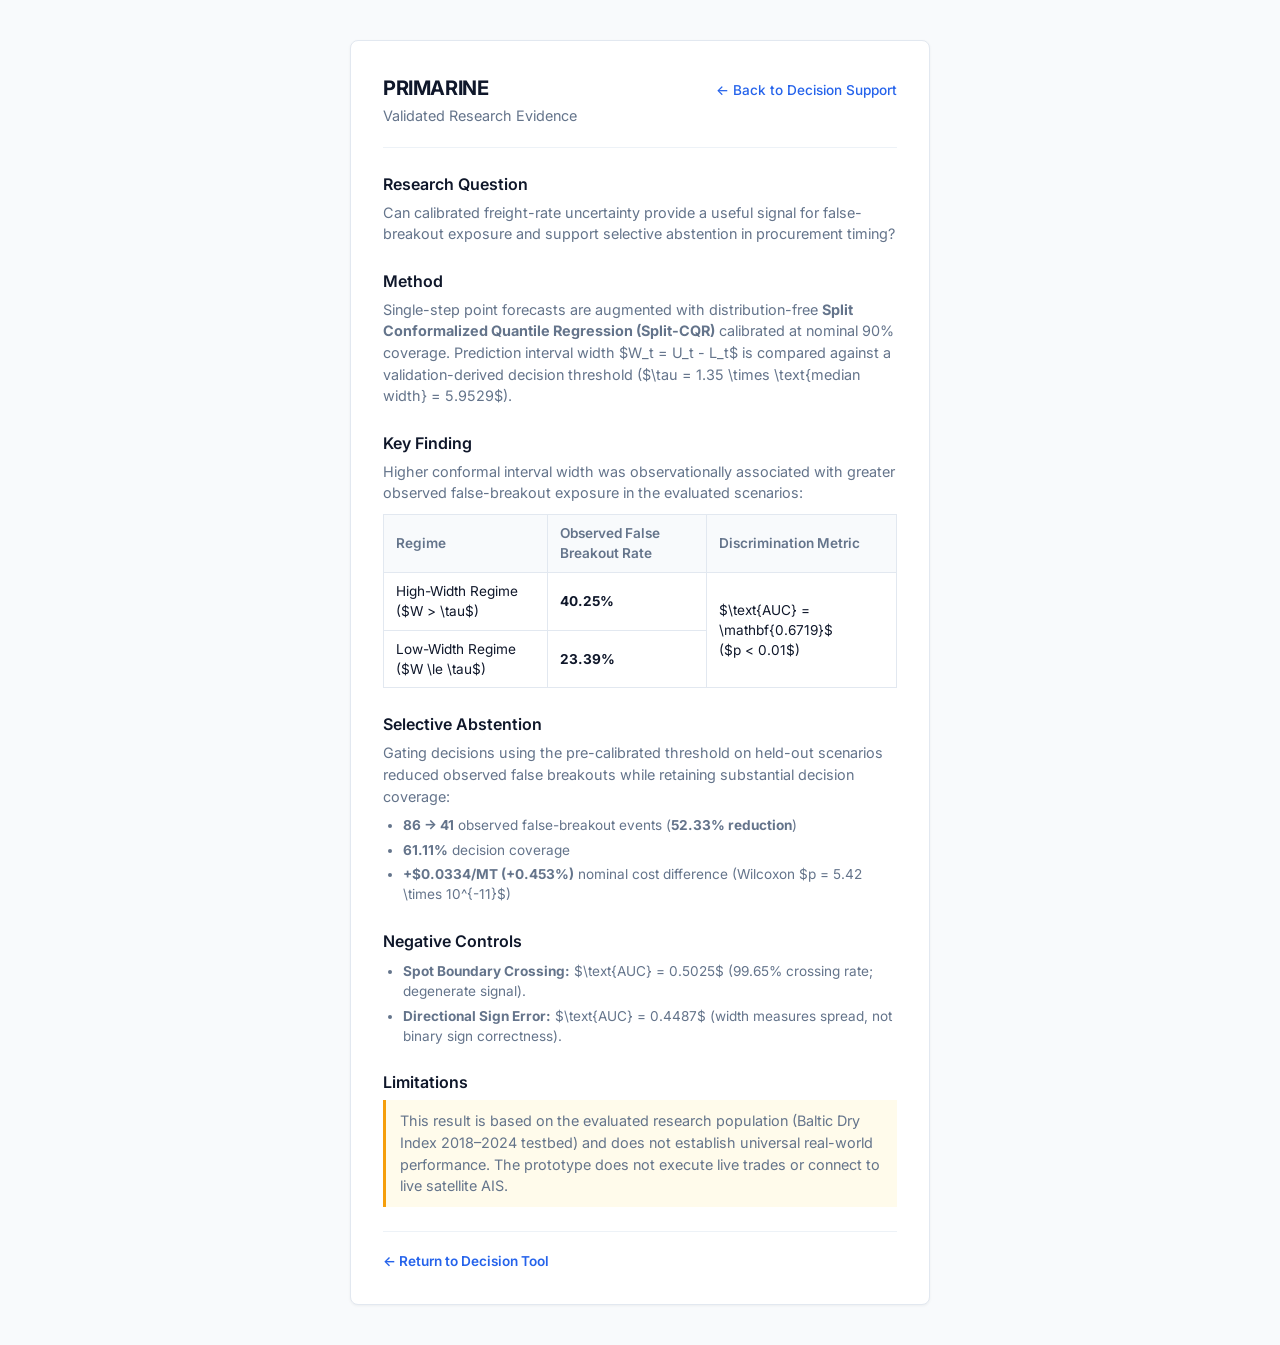
==== prototype/ui/research.html @ 44fa85f7 "feat: clean, minimal research decision prototype" ====
<!DOCTYPE html>
<html lang="en">
<head>
    <meta charset="UTF-8">
    <meta name="viewport" content="width=device-width, initial-scale=1.0">
    <title>PRIMARINE — Research Evidence</title>
    <link rel="stylesheet" href="style.css">
    <link rel="preconnect" href="https://fonts.googleapis.com">
    <link rel="preconnect" href="https://fonts.gstatic.com" crossorigin>
    <link href="https://fonts.googleapis.com/css2?family=Inter:wght@400;500;600;700&family=JetBrains+Mono:wght@400;500&display=swap" rel="stylesheet">
</head>
<body>
    <div class="app-container">
        <main class="decision-box research-page">
            <header class="app-header">
                <div class="title-row">
                    <span class="brand">PRIMARINE</span>
                    <a href="index.html" class="nav-link">&larr; Back to Decision Support</a>
                </div>
                <p class="tagline">Validated Research Evidence</p>
            </header>

            <section class="research-section">
                <h2>Research Question</h2>
                <p>
                    Can calibrated freight-rate uncertainty provide a useful signal for false-breakout exposure and support selective abstention in procurement timing?
                </p>
            </section>

            <section class="research-section">
                <h2>Method</h2>
                <p>
                    Single-step point forecasts are augmented with distribution-free <strong>Split Conformalized Quantile Regression (Split-CQR)</strong> calibrated at nominal 90% coverage. Prediction interval width $W_t = U_t - L_t$ is compared against a validation-derived decision threshold ($\tau = 1.35 \times \text{median width} = 5.9529$).
                </p>
            </section>

            <section class="research-section">
                <h2>Key Finding</h2>
                <p>
                    Higher conformal interval width was observationally associated with greater observed false-breakout exposure in the evaluated scenarios:
                </p>
                <div class="table-wrap">
                    <table class="simple-table">
                        <thead>
                            <tr>
                                <th>Regime</th>
                                <th>Observed False Breakout Rate</th>
                                <th>Discrimination Metric</th>
                            </tr>
                        </thead>
                        <tbody>
                            <tr>
                                <td>High-Width Regime ($W > \tau$)</td>
                                <td><strong>40.25%</strong></td>
                                <td rowspan="2">$\text{AUC} = \mathbf{0.6719}$<br>($p < 0.01$)</td>
                            </tr>
                            <tr>
                                <td>Low-Width Regime ($W \le \tau$)</td>
                                <td><strong>23.39%</strong></td>
                            </tr>
                        </tbody>
                    </table>
                </div>
            </section>

            <section class="research-section">
                <h2>Selective Abstention</h2>
                <p>
                    Gating decisions using the pre-calibrated threshold on held-out scenarios reduced observed false breakouts while retaining substantial decision coverage:
                </p>
                <ul class="bullet-list">
                    <li><strong>86 &rarr; 41</strong> observed false-breakout events (<strong>52.33% reduction</strong>)</li>
                    <li><strong>61.11%</strong> decision coverage</li>
                    <li><strong>+$0.0334/MT (+0.453%)</strong> nominal cost difference (Wilcoxon $p = 5.42 \times 10^{-11}$)</li>
                </ul>
            </section>

            <section class="research-section">
                <h2>Negative Controls</h2>
                <ul class="bullet-list">
                    <li><strong>Spot Boundary Crossing:</strong> $\text{AUC} = 0.5025$ (99.65% crossing rate; degenerate signal).</li>
                    <li><strong>Directional Sign Error:</strong> $\text{AUC} = 0.4487$ (width measures spread, not binary sign correctness).</li>
                </ul>
            </section>

            <section class="research-section">
                <h2>Limitations</h2>
                <p class="limitation-text">
                    This result is based on the evaluated research population (Baltic Dry Index 2018–2024 testbed) and does not establish universal real-world performance. The prototype does not execute live trades or connect to live satellite AIS.
                </p>
            </section>

            <footer class="app-footer">
                <a href="index.html" class="btn-back">&larr; Return to Decision Tool</a>
            </footer>
        </main>
    </div>
</body>
</html>
---- prototype/ui/style.css ----
/* Minimal, functional, credible design for PRIMARINE Research Prototype */

:root {
    --bg-page: #f8fafc;
    --bg-card: #ffffff;
    --border-color: #e2e8f0;
    --border-subtle: #edf2f7;
    --text-main: #0f172a;
    --text-muted: #64748b;
    --text-light: #94a3b8;
    --accent-blue: #2563eb;
    --accent-blue-subtle: #eff6ff;
    --status-proceed: #16a34a;
    --status-proceed-bg: #f0fdf4;
    --status-defer: #dc2626;
    --status-defer-bg: #fef2f2;
}

* {
    box-sizing: border-box;
    margin: 0;
    padding: 0;
}

body {
    font-family: 'Inter', -apple-system, BlinkMacSystemFont, sans-serif;
    background-color: var(--bg-page);
    color: var(--text-main);
    line-height: 1.5;
    padding: 40px 16px;
    display: flex;
    justify-content: center;
    align-items: flex-start;
    min-height: 100vh;
}

.app-container {
    width: 100%;
    max-width: 580px;
}

.decision-box {
    background: var(--bg-card);
    border: 1px solid var(--border-color);
    border-radius: 8px;
    padding: 32px;
    box-shadow: 0 1px 3px rgba(0, 0, 0, 0.05);
}

.decision-box.research-page {
    max-width: 680px;
}

.app-header {
    border-bottom: 1px solid var(--border-subtle);
    padding-bottom: 20px;
    margin-bottom: 24px;
}

.title-row {
    display: flex;
    justify-content: space-between;
    align-items: baseline;
}

.brand {
    font-size: 1.25rem;
    font-weight: 700;
    letter-spacing: -0.02em;
    color: var(--text-main);
}

.tagline {
    font-size: 0.9rem;
    color: var(--text-muted);
    margin-top: 2px;
}

.nav-link {
    font-size: 0.85rem;
    color: var(--accent-blue);
    text-decoration: none;
    font-weight: 500;
}

.nav-link:hover {
    text-decoration: underline;
}

.field-group {
    margin-bottom: 24px;
}

.field-label {
    display: block;
    font-size: 0.8rem;
    font-weight: 600;
    text-transform: uppercase;
    letter-spacing: 0.04em;
    color: var(--text-muted);
    margin-bottom: 8px;
}

.select-input {
    width: 100%;
    padding: 10px 14px;
    font-size: 0.95rem;
    color: var(--text-main);
    background-color: #fff;
    border: 1px solid var(--border-color);
    border-radius: 6px;
    font-family: inherit;
    outline: none;
    cursor: pointer;
}

.select-input:focus {
    border-color: var(--accent-blue);
}

.metrics-block {
    display: grid;
    grid-template-columns: 1fr 1fr 1fr;
    gap: 16px;
    padding: 20px 0;
    border-top: 1px solid var(--border-subtle);
    border-bottom: 1px solid var(--border-subtle);
    margin-bottom: 24px;
}

.metric-item {
    display: flex;
    flex-direction: column;
}

.metric-label {
    font-size: 0.75rem;
    color: var(--text-muted);
    margin-bottom: 4px;
}

.metric-val {
    font-size: 1.2rem;
    font-weight: 600;
    font-family: 'JetBrains Mono', monospace;
    color: var(--text-main);
}

.metric-sub {
    font-size: 0.95rem;
    font-family: 'JetBrains Mono', monospace;
    color: var(--text-main);
}

.metric-pill {
    font-size: 0.85rem;
    font-weight: 600;
    display: inline-block;
    margin-top: 2px;
}

.metric-pill.low { color: var(--status-proceed); }
.metric-pill.moderate { color: #d97706; }
.metric-pill.elevated { color: var(--status-defer); }

.decision-block {
    margin-bottom: 28px;
}

.decision-label {
    font-size: 0.75rem;
    font-weight: 600;
    text-transform: uppercase;
    letter-spacing: 0.04em;
    color: var(--text-muted);
}

.decision-status {
    font-size: 2rem;
    font-weight: 800;
    letter-spacing: -0.02em;
    margin: 4px 0 8px 0;
}

.decision-status.proceed {
    color: var(--status-proceed);
}

.decision-status.defer {
    color: var(--status-defer);
}

.decision-explanation {
    font-size: 0.95rem;
    color: var(--text-muted);
    margin-bottom: 10px;
}

.why-link {
    background: none;
    border: none;
    color: var(--accent-blue);
    font-size: 0.85rem;
    font-weight: 600;
    cursor: pointer;
    padding: 0;
}

.why-link:hover {
    text-decoration: underline;
}

.app-footer {
    border-top: 1px solid var(--border-subtle);
    padding-top: 16px;
}

.footnote-title {
    font-size: 0.8rem;
    font-weight: 600;
    color: var(--text-muted);
}

.footnote-desc {
    font-size: 0.75rem;
    color: var(--text-light);
    margin-top: 2px;
}

/* Modal Styling */
.modal-overlay {
    position: fixed;
    top: 0;
    left: 0;
    right: 0;
    bottom: 0;
    background: rgba(15, 23, 42, 0.4);
    display: flex;
    justify-content: center;
    align-items: center;
    padding: 16px;
    z-index: 100;
}

.modal-overlay.hidden {
    display: none;
}

.modal-card {
    background: #fff;
    border-radius: 8px;
    padding: 24px;
    max-width: 440px;
    width: 100%;
    box-shadow: 0 10px 25px rgba(0, 0, 0, 0.1);
}

.modal-header {
    display: flex;
    justify-content: space-between;
    align-items: center;
    margin-bottom: 12px;
}

.modal-header h3 {
    font-size: 1.1rem;
    font-weight: 600;
}

.btn-close {
    background: none;
    border: none;
    font-size: 1.5rem;
    cursor: pointer;
    color: var(--text-muted);
}

.modal-body p {
    font-size: 0.9rem;
    color: var(--text-muted);
    margin-bottom: 12px;
}

.modal-evidence-text {
    background-color: var(--bg-page);
    padding: 12px;
    border-radius: 6px;
    border: 1px solid var(--border-color);
}

.modal-stats {
    display: flex;
    gap: 10px;
    margin: 12px 0 6px 0;
}

.stat-pill {
    font-size: 0.8rem;
    background: var(--accent-blue-subtle);
    color: var(--accent-blue);
    padding: 4px 10px;
    border-radius: 4px;
    font-family: 'JetBrains Mono', monospace;
}

.modal-note {
    font-size: 0.75rem;
    color: var(--text-light);
}

.modal-footer {
    margin-top: 16px;
    padding-top: 12px;
    border-top: 1px solid var(--border-subtle);
    text-align: right;
}

.modal-evidence-link {
    font-size: 0.85rem;
    color: var(--accent-blue);
    text-decoration: none;
    font-weight: 500;
}

/* Research Page Specifics */
.research-section {
    margin-bottom: 24px;
}

.research-section h2 {
    font-size: 1rem;
    font-weight: 600;
    margin-bottom: 6px;
    color: var(--text-main);
}

.research-section p {
    font-size: 0.9rem;
    color: var(--text-muted);
}

.table-wrap {
    margin-top: 10px;
}

.simple-table {
    width: 100%;
    border-collapse: collapse;
    font-size: 0.85rem;
}

.simple-table th, .simple-table td {
    padding: 8px 12px;
    border: 1px solid var(--border-color);
    text-align: left;
}

.simple-table th {
    background-color: var(--bg-page);
    font-weight: 600;
    color: var(--text-muted);
}

.bullet-list {
    margin-top: 8px;
    padding-left: 20px;
    font-size: 0.85rem;
    color: var(--text-muted);
}

.bullet-list li {
    margin-bottom: 4px;
}

.limitation-text {
    background-color: #fffbeb;
    border-left: 3px solid #f59e0b;
    padding: 10px 14px;
    font-size: 0.85rem;
    color: #92400e;
}

.btn-back {
    display: inline-block;
    font-size: 0.85rem;
    font-weight: 600;
    color: var(--accent-blue);
    text-decoration: none;
}
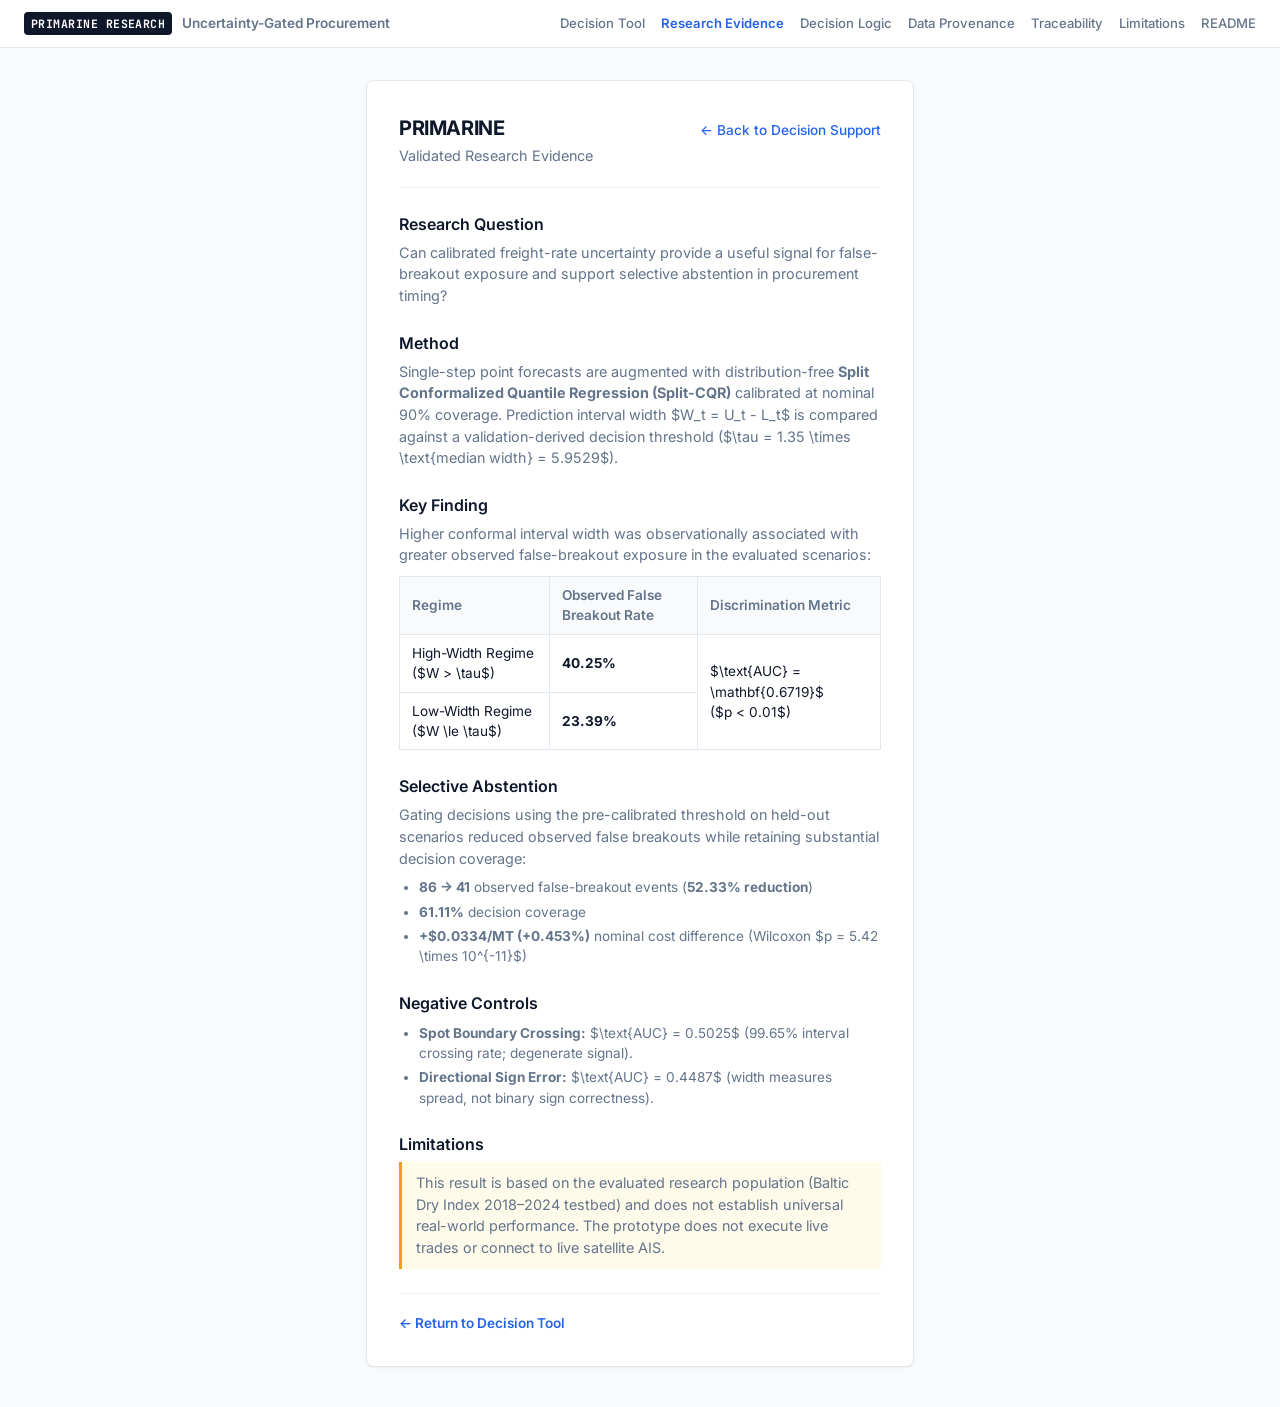
==== commit 9f277b62: "feat: direct root index.html with top directory navigation bar" ====
--- a/prototype/ui/research.html
+++ b/prototype/ui/research.html
@@ -10,12 +10,29 @@
     <link href="https://fonts.googleapis.com/css2?family=Inter:wght@400;500;600;700&family=JetBrains+Mono:wght@400;500&display=swap" rel="stylesheet">
 </head>
 <body>
+    <!-- Top System Directory Navigation Bar -->
+    <nav class="top-nav-bar">
+        <div class="nav-brand-group">
+            <span class="nav-badge">PRIMARINE RESEARCH</span>
+            <span class="nav-title">Uncertainty-Gated Procurement</span>
+        </div>
+        <div class="nav-links-group">
+            <a href="../index.html" class="top-nav-link">Decision Tool</a>
+            <a href="research.html" class="top-nav-link active">Research Evidence</a>
+            <a href="../DECISION_LOGIC.md" target="_blank" class="top-nav-link">Decision Logic</a>
+            <a href="../DATA_PROVENANCE.md" target="_blank" class="top-nav-link">Data Provenance</a>
+            <a href="../TRACEABILITY.md" target="_blank" class="top-nav-link">Traceability</a>
+            <a href="../PROTOTYPE_LIMITATIONS.md" target="_blank" class="top-nav-link">Limitations</a>
+            <a href="../README.md" target="_blank" class="top-nav-link">README</a>
+        </div>
+    </nav>
+
     <div class="app-container">
         <main class="decision-box research-page">
             <header class="app-header">
                 <div class="title-row">
                     <span class="brand">PRIMARINE</span>
-                    <a href="index.html" class="nav-link">&larr; Back to Decision Support</a>
+                    <a href="../index.html" class="nav-link">&larr; Back to Decision Support</a>
                 </div>
                 <p class="tagline">Validated Research Evidence</p>
             </header>
@@ -78,7 +95,7 @@
             <section class="research-section">
                 <h2>Negative Controls</h2>
                 <ul class="bullet-list">
-                    <li><strong>Spot Boundary Crossing:</strong> $\text{AUC} = 0.5025$ (99.65% crossing rate; degenerate signal).</li>
+                    <li><strong>Spot Boundary Crossing:</strong> $\text{AUC} = 0.5025$ (99.65% interval crossing rate; degenerate signal).</li>
                     <li><strong>Directional Sign Error:</strong> $\text{AUC} = 0.4487$ (width measures spread, not binary sign correctness).</li>
                 </ul>
             </section>
@@ -91,7 +108,7 @@
             </section>
 
             <footer class="app-footer">
-                <a href="index.html" class="btn-back">&larr; Return to Decision Tool</a>
+                <a href="../index.html" class="btn-back">&larr; Return to Decision Tool</a>
             </footer>
         </main>
     </div>
--- a/prototype/ui/style.css
+++ b/prototype/ui/style.css
@@ -27,16 +27,75 @@
     background-color: var(--bg-page);
     color: var(--text-main);
     line-height: 1.5;
-    padding: 40px 16px;
-    display: flex;
-    justify-content: center;
-    align-items: flex-start;
-    min-height: 100vh;
+    padding-bottom: 40px;
+}
+
+/* Top System Navigation Bar */
+.top-nav-bar {
+    background-color: #ffffff;
+    border-bottom: 1px solid var(--border-color);
+    padding: 12px 24px;
+    display: flex;
+    justify-content: space-between;
+    align-items: center;
+    flex-wrap: wrap;
+    gap: 12px;
+    margin-bottom: 32px;
+}
+
+.nav-brand-group {
+    display: flex;
+    align-items: center;
+    gap: 10px;
+}
+
+.nav-badge {
+    background-color: var(--text-main);
+    color: #ffffff;
+    font-size: 0.72rem;
+    font-weight: 700;
+    letter-spacing: 0.04em;
+    padding: 3px 7px;
+    border-radius: 4px;
+    font-family: 'JetBrains Mono', monospace;
+}
+
+.nav-title {
+    font-size: 0.85rem;
+    font-weight: 600;
+    color: var(--text-muted);
+}
+
+.nav-links-group {
+    display: flex;
+    align-items: center;
+    gap: 16px;
+    flex-wrap: wrap;
+}
+
+.top-nav-link {
+    font-size: 0.82rem;
+    color: var(--text-muted);
+    text-decoration: none;
+    font-weight: 500;
+    transition: color 0.15s ease;
+}
+
+.top-nav-link:hover {
+    color: var(--accent-blue);
+    text-decoration: underline;
+}
+
+.top-nav-link.active {
+    color: var(--accent-blue);
+    font-weight: 600;
 }
 
 .app-container {
     width: 100%;
     max-width: 580px;
+    margin: 0 auto;
+    padding: 0 16px;
 }
 
 .decision-box {
